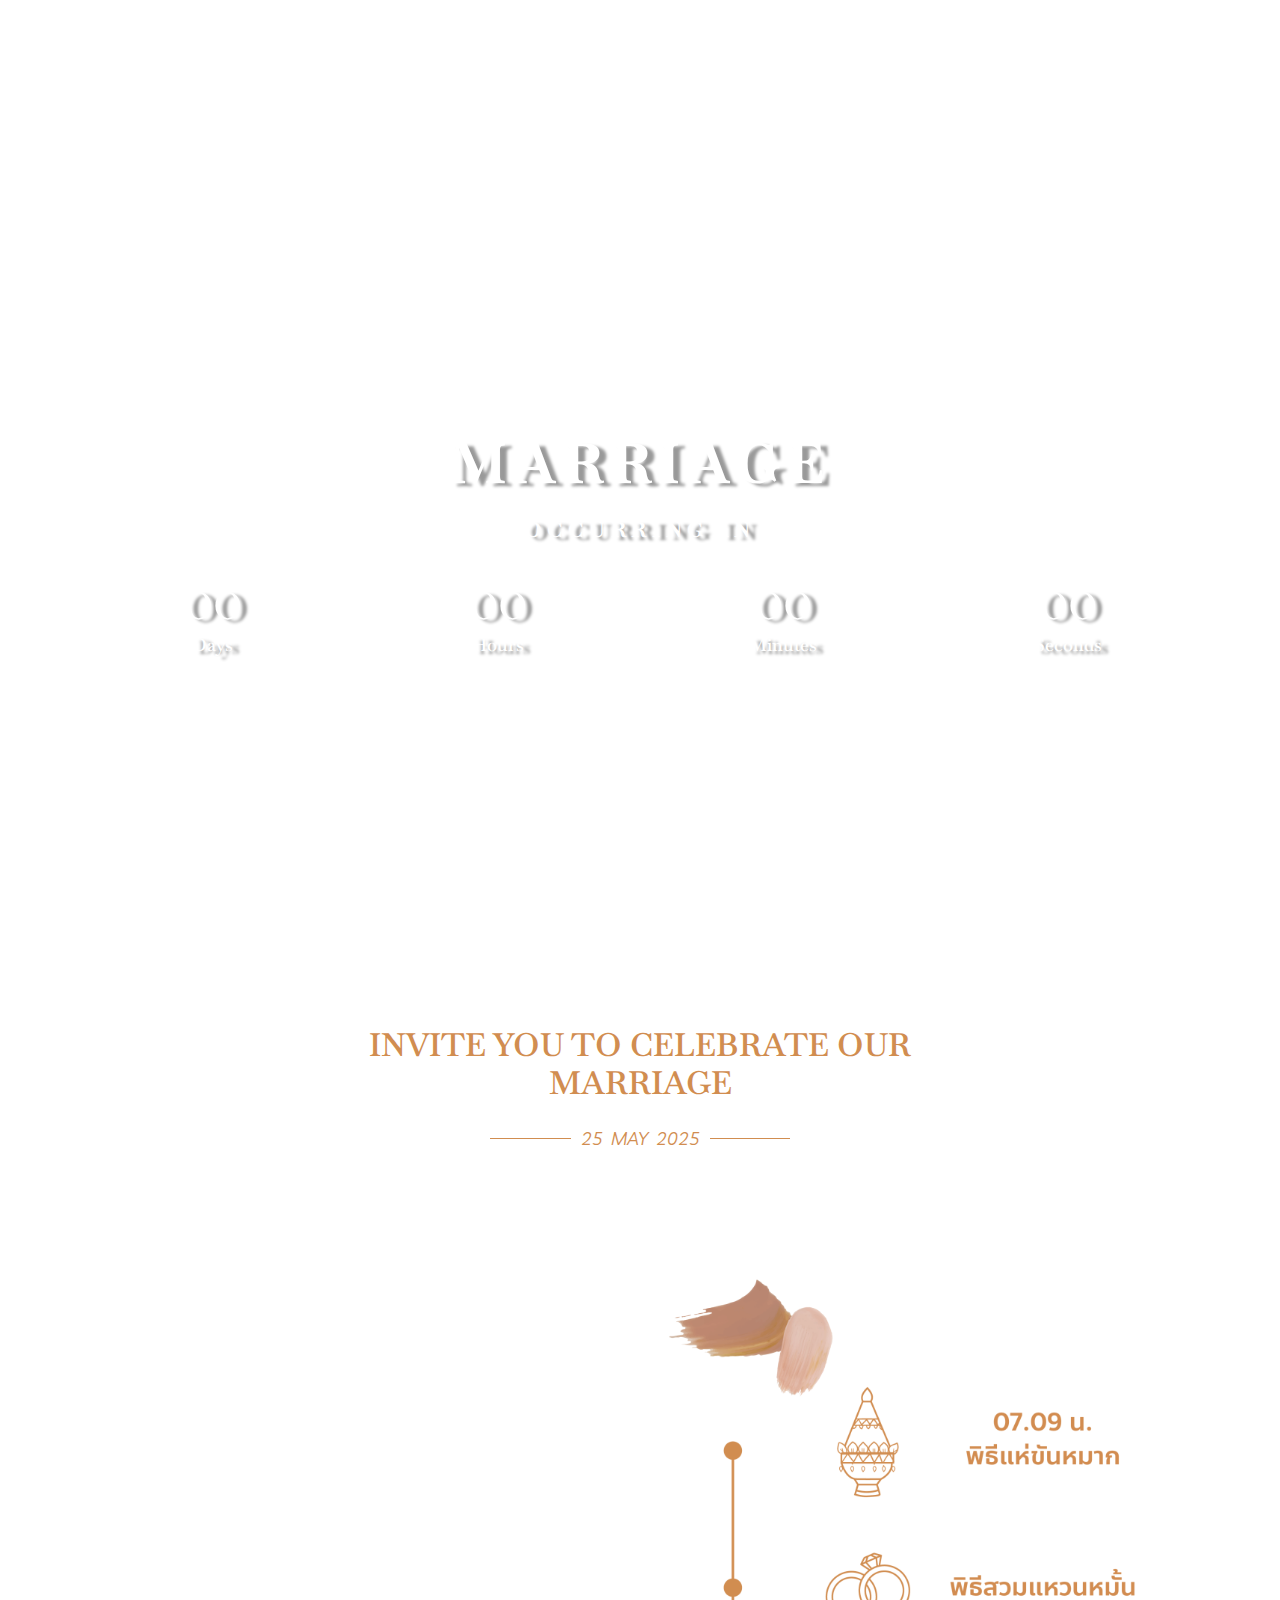
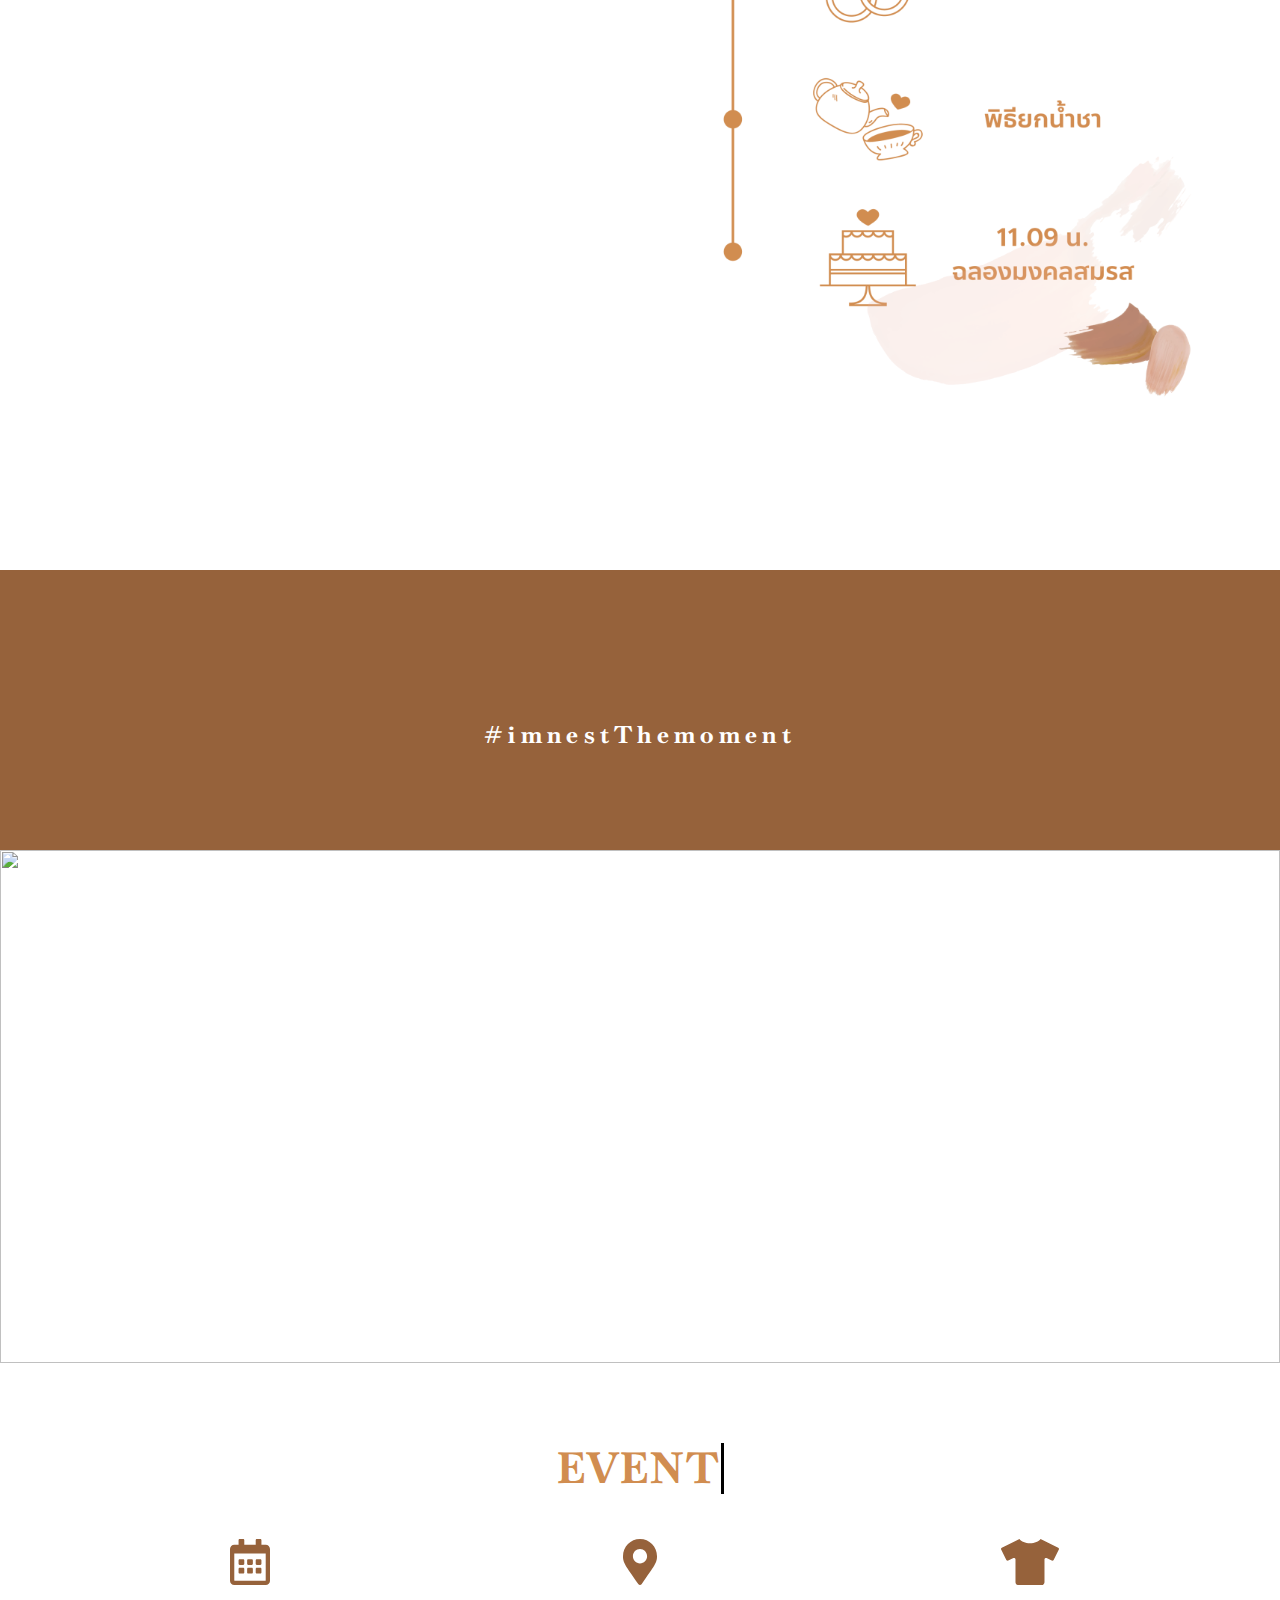
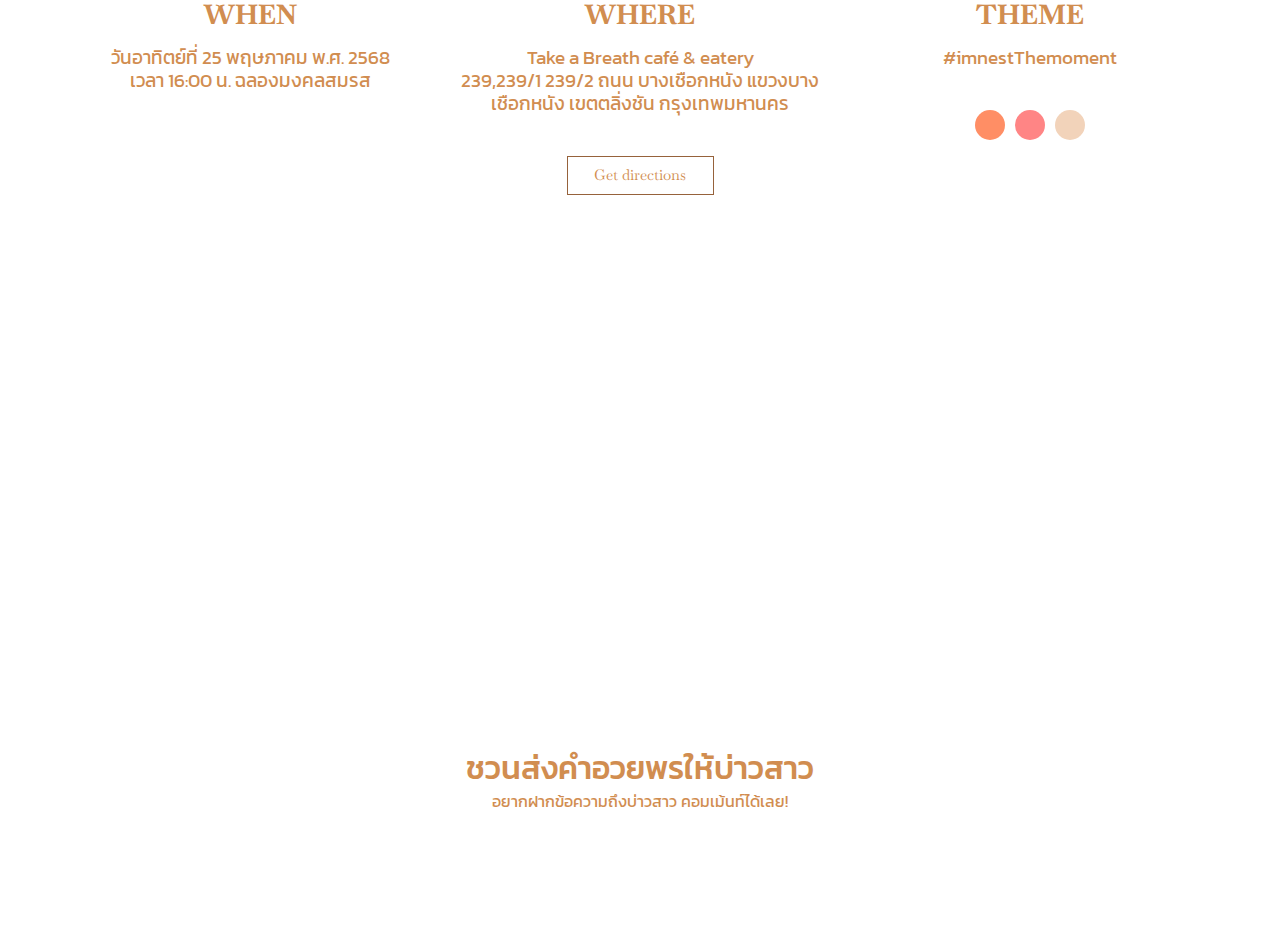
==== index.html @ 9323ca7b "hh" ====
<!DOCTYPE html>
<html lang="en">

<head>
  <meta charset="UTF-8">
  <meta name="viewport" content="width=device-width, initial-scale=1, shrink-to-fit=no" />
  <!-- Favicon -->
  <link rel="icon" type="image/x-icon" href="./assets/images/heart.svg">
  <title>PRACH & JANE</title>

  <!-- Open Graph Meta Tags -->
  <meta property="og:title" content="Wedding - Prach & Jane">
  <meta property="og:description" content="Join us in celebrating our wedding on May 25, 2025!">
  <meta property="og:image" content="https://mattssru.github.io/wedding-prachjane/assets/images/slide_1.jpg">
  <meta property="og:image:width" content="1200">
  <meta property="og:image:height" content="630">
  <meta property="og:url" content="https://mattssru.github.io/wedding-prachjane/">
  <meta property="og:type" content="website">

  <!-- Twitter Card (เผื่อแชร์ไป Twitter ด้วย) -->
  <meta name="twitter:card" content="summary_large_image">
  <meta name="twitter:title" content="Wedding - Prach & Jane">
  <meta name="twitter:description" content="Join us in celebrating our wedding on May 25, 2025!">
  <meta name="twitter:image" content="https://mattssru.github.io/wedding-prachjane/assets/images/slide_1.jpg">


  <link rel="preconnect" href="https://fonts.googleapis.com">
  <link rel="preconnect" href="https://fonts.gstatic.com" crossorigin>
  <link
    href="https://fonts.googleapis.com/css2?family=Baskervville:ital@0;1&family=Kanit:ital,wght@0,100;0,200;0,300;0,400;0,500;0,600;0,700;0,800;0,900;1,100;1,200;1,300;1,400;1,500;1,600;1,700;1,800;1,900&family=Livvic:ital,wght@0,100;0,200;0,300;0,400;0,500;0,600;0,700;0,900;1,100;1,200;1,300;1,400;1,500;1,600;1,700;1,900&display=swap"
    rel="stylesheet">

  <link rel="stylesheet" href="./assets/css/style.css">
  <link rel="stylesheet" href="./assets/css/slick.css" />
</head>

<body>

  <section class="section-banner">
    <div class="container">
      <div class="banner-in">
        <h1>MARRIAGE</h1>
        <h3>OCCURRING IN</h3>
      </div>
      <div class="countdown">
        <ul>
          <li>
            <div class="item-countdown">
              <span class="number-countdown" id="days">00</span>
              <span class="label-countdown">Days</span>
            </div>
          </li>
          <li>
            <div class="item-countdown">
              <span class="number-countdown" id="hours">00</span>
              <span class="label-countdown">Hours</span>
            </div>
          </li>
          <li>
            <div class="item-countdown">
              <span class="number-countdown" id="minutes">00</span>
              <span class="label-countdown">Minutes</span>
            </div>
          </li>
          <li>
            <div class="item-countdown">
              <span class="number-countdown" id="seconds">00</span>
              <span class="label-countdown">Seconds</span>
            </div>
          </li>
        </ul>
      </div>
    </div>
  </section>

  <section class="section-date">
    <div class="container">
      <h2>INVITE YOU TO CELEBRATE OUR MARRIAGE</h2>
      <div class="date">
        <p>
          <span>25 MAY 2025</span>
        </p>
      </div>
    </div>
  </section>

  <section class="section-schedule">
    <div class="container">
      <div class="grid-schedule">
        <div class="img-schedule"><img src="./assets/images/prach_1.jpg" alt=""></div>
        <div class="img-schedule"><img src="./assets/images/img-schedule.webp" alt=""></div>
      </div>
    </div>
  </section>

  <section class="section-gallery">
    <div class="container">
      <div class="slider-gallery">
        <div class="img-gallery"><img src="./assets/images/slide_1.jpg" alt=""></div>
        <div class="img-gallery"><img src="./assets/images/slide_2.jpg" alt=""></div>
        <div class="img-gallery"><img src="./assets/images/slide_3.jpg" alt=""></div>
        <div class="img-gallery"><img src="./assets/images/slide_4.jpg" alt=""></div>
        <div class="img-gallery"><img src="./assets/images/slide_5.jpg" alt=""></div>
        <div class="img-gallery"><img src="./assets/images/slide_6.jpg" alt=""></div>
      </div>
      <h4>#imnestThemoment</h4>
    </div>
  </section>

  <section class="section-banner-gallery">
    <div class="slider-banner-gallery">
      <div class="img-gallery"><img src="./assets/images/slide_banner_1.jpg" alt=""></div>
      <div class="img-gallery"><img src="./assets/images/slide_banner_2.jpg" alt=""></div>
      <div class="img-gallery"><img src="./assets/images/slide_banner_3.jpg" alt=""></div>
      <div class="img-gallery"><img src="./assets/images/slide_banner_4.jpg" alt=""></div>
      <div class="img-gallery"><img src="./assets/images/slide_banner_5.jpg" alt=""></div>
      <div class="img-gallery"><img src="./assets/images/slide_banner_6.jpg" alt=""></div>
      <div class="img-gallery"><img src="./assets/images/slide_banner_7.jpg" alt=""></div>
      <div class="img-gallery"><img src="./assets/images/slide_banner_8.jpg" alt=""></div>
    </div>
  </section>

  <section class="section-when">
    <div class="container">
      <h2 class="typewriter"></h2>
      <div class="grid-when">
        <div class="item-when">
          <img src="./assets/images/icon-calenda.svg" alt="">
          <h3>WHEN</h3>
          <p>วันอาทิตย์ที่ 25 พฤษภาคม พ.ศ. 2568<br />เวลา 16:00 น. ฉลองมงคลสมรส</p>
        </div>
        <div class="item-when">
          <img src="./assets/images/icon-pin.svg" alt="">
          <h3>WHERE</h3>
          <p>Take a Breath café & eatery<br />239,239/1 239/2 ถนน บางเชือกหนัง แขวงบางเชือกหนัง เขตตลิ่งชัน
            กรุงเทพมหานคร</p>
          <a href="https://maps.app.goo.gl/iRe3EwWPXMbZA47z7" target="_blank" class="btn-when">Get directions</a>
        </div>
        <div class="item-when">
          <img src="./assets/images/icon-shirt.svg" alt="">
          <h3>THEME</h3>
          <p>#imnestThemoment</p>
          <div class="theme">
            <span class="green"></span>
            <span class="yellow"></span>
            <span class="black"></span>
          </div>
        </div>
      </div>
    </div>
  </section>

  <section class="section-map">
    <iframe
      src="https://www.google.com/maps/embed?pb=!1m18!1m12!1m3!1d3875.497428727199!2d100.42162677677146!3d13.74884939735842!2m3!1f0!2f0!3f0!3m2!1i1024!2i768!4f13.1!3m3!1m2!1s0x30e297e893d28abd%3A0x3b04163cc3699d94!2sTake%20a%20Breath%20caf%C3%A9%20%26%20eatery!5e0!3m2!1sth!2sth!4v1738594574968!5m2!1sth!2sth"
      style="border:0;" allowfullscreen="" loading="lazy" referrerpolicy="no-referrer-when-downgrade"></iframe>
  </section>

  <section class="section-wish">
    <div class="container">
      <h2>ชวนส่งคำอวยพรให้บ่าวสาว</h2>
      <p>อยากฝากข้อความถึงบ่าวสาว คอมเม้นท์ได้เลย!</p>
    </div>
  </section>

  <script src="./assets/js/jquery.min.js"></script>
  <script src="./assets/js/slick.min.js"></script>

  <script>
    $(document).ready(function () {
      $('.slider-gallery').slick({
        slidesToShow: 3,
        slidesToScroll: 1,
        autoplay: true,
        autoplaySpeed: 3000,
        arrows: false,
        responsive: [{
          breakpoint: 768,
          settings: {
            slidesToShow: 1,
            slidesToScroll: 1
          }
        }]
      });

      $('.slider-banner-gallery').slick({
        slidesToShow: 1,
        slidesToScroll: 1,
        autoplay: true,
        autoplaySpeed: 2000,
        fade: true,
        arrows: false,
      });

      var text = "EVENT ATTRACTIONS";
      var i = 0;
      var forward = true;

      function typeWriter() {
        if (forward) {
          if (i < text.length) {
            $('.typewriter').append(text.charAt(i));
            i++;
            setTimeout(typeWriter, 150);
          } else {
            forward = false;
            setTimeout(typeWriter, 1000);
          }
        } else {
          if (i > 0) {
            $('.typewriter').text(text.substring(0, i - 1));
            i--;
            setTimeout(typeWriter, 150);
          } else {
            forward = true;
            setTimeout(typeWriter, 1000);
          }
        }
      }

      typeWriter();

      function startCountdown() {
        const targetDate = new Date("May 25, 2025 00:00:00").getTime();

        function updateCountdown() {
          const now = new Date().getTime();
          const timeRemaining = targetDate - now;

          if (timeRemaining <= 0) {
            document.getElementById("days").textContent = "00";
            document.getElementById("hours").textContent = "00";
            document.getElementById("minutes").textContent = "00";
            document.getElementById("seconds").textContent = "00";
            clearInterval(interval);
            return;
          }

          const days = Math.floor(timeRemaining / (1000 * 60 * 60 * 24));
          const hours = Math.floor((timeRemaining % (1000 * 60 * 60 * 24)) / (1000 * 60 * 60));
          const minutes = Math.floor((timeRemaining % (1000 * 60 * 60)) / (1000 * 60));
          const seconds = Math.floor((timeRemaining % (1000 * 60)) / 1000);

          document.getElementById("days").textContent = String(days).padStart(2, '0');
          document.getElementById("hours").textContent = String(hours).padStart(2, '0');
          document.getElementById("minutes").textContent = String(minutes).padStart(2, '0');
          document.getElementById("seconds").textContent = String(seconds).padStart(2, '0');
        }

        updateCountdown();
        const interval = setInterval(updateCountdown, 1000);
      }

      // เรียกใช้ Countdown หลังจากโหลด DOM
      startCountdown();
    });
  </script>


</body>

</html>
---- assets/css/style.css ----
:root{
  --font-kanit: "Kanit", sans-serif;
  --font-basker: "Baskervville", serif;
  --font-lavvic: "Livvic", sans-serif;

  --color-primary: #d18d50;
  --color-secondary: #96623b;

  --container: 1140px;
}

body{
  margin: 0;
  font-family: var(--font-basker);
  font-size: 1rem;
  line-height: 1.2;
  font-weight: 400;
  scroll-behavior: smooth;
  -webkit-font-smoothing: antialiased;
  background-color: #fff;
}

p, h1, h2, h3, h4, h5, h6{
  margin: 0;
}

a{
  text-decoration: none !important;
  transition: all .3s ease-in;
}

img{
  max-width: 100%;
  height: auto;
}

.container{
  max-width: var(--container);
  margin-left: auto;
  margin-right: auto;
  padding-left: 15px;
  padding-right: 15px;
}

.section-banner{
  background-image: url(../images/banner.jpg);
  /* background-position: center center; */
  background-position: bottom -75% center;
  background-repeat: no-repeat;
  background-size: cover;
  transition: background .3s, border .3s, border-radius .3s, box-shadow .3s;
  padding: 270px 0 240px;
  @media (min-width: 1025px){
    background-attachment: fixed;
  }
  @media (max-width: 1024px){
    background-image: url(../images/banner.jpg);
    padding: 120px 0 100px;
  }
  @media (max-width: 767px){
    background-image: url(../images/banner.jpg);
    padding: 120px 0 60px;
  }
  .banner-in{
    display: flex;
    flex-direction: column;
    align-items: center;
    justify-content: center;
    color: #fff;
    padding-top: 160px;
    h1{
      font-size: 56px;
      letter-spacing: 7.8px;
      margin-bottom: 20px;
      text-shadow: 7px 3px 3px rgba(0,0,0, 0.40);
      @media (max-width: 1024px){
        font-size: 46px;
      }
      @media (max-width: 767px){
        font-size: 33px;
        line-height: 1em;
      }
    }
    h3{
      font-size: 21px;
      letter-spacing: 5.7px;
      text-shadow: 7px 3px 3px rgba(0,0,0, 0.40);
      @media (max-width: 1024px){
        font-size: 17px;
      }
    }
  }
  .countdown{
    ul{
      list-style: none;
      margin: 0;
      padding: 0;
      display: table;
      table-layout: fixed;
      width: 100%;
      color: #fff;
      li{
        display: table-cell;
        list-style: none;
        margin: 0;
        padding: 0;
        .item-countdown{
          text-align: center;
          margin-right: 15px;
          margin-left: 15px;
          padding: 20px;
          text-shadow: 7px 3px 3px rgba(0,0,0, 0.40);
          .number-countdown{
            font-size: 60px;
            display: block;
          }
          .label-countdown{
            font-size: 18px;
            display: block;
            text-shadow: 7px 3px 3px rgba(0,0,0, 0.40);
            font-weight: 600;
          }
        }
      }
    }
  }
}

.section-date{
  padding: 100px 0;
  @media (max-width: 1024px) {
    padding: 60px 0;
  }
  @media (max-width: 767px){
    padding: 50px 0;
  }
  h2{
    max-width: 650px;
    font-size: 2rem;
    font-weight: 600;
    color: var(--color-primary);
    padding: 10px;
    text-align: center;
    margin: 0 auto 10px;
  }
  .date{
    padding: 5px 0;
    p{
      width: 300px;
      margin: 0 auto;
      display: flex;
      align-items: center;
      position: relative;
      &::before{
        display: block;
        content: "";
        border-block-end: 0;
        flex-grow: 1;
        border-block-start: 1.1px solid var(--color-primary);
      }
      &::after{
        display: block;
        content: "";
        border-block-end: 0;
        flex-grow: 1;
        border-block-start: 1.1px solid var(--color-primary);
      }
      span{
        font-size: 18px;
        font-style: italic;
        word-spacing: 4px;
        color: var(--color-primary);
        font-family: var(--font-lavvic);
        margin: 0 10px;
      }
    }
  }
}

.section-schedule{
  .grid-schedule{
    display: grid;
    grid-template-columns: repeat(2, 1fr);
    gap: 20px;
    margin-bottom: 150px;
    @media (max-width: 767px){
      grid-template-columns: 100%;
    }
    .img-schedule{
      img{
        vertical-align: middle;
      }
    }
  }
}

.section-gallery{
  padding: 100px 0;
  background-color: var(--color-secondary);
  .slider-gallery{
    .slick-list{
      margin: 0 -15px;
      .img-gallery{
        margin: 0 15px;
        @media (max-width: 767px){
          display: flex;
          justify-content: center;
          margin: 0;
        }
        img{
          @media (max-width: 767px){
            height: 470px;
            object-fit: cover;
          }
        }
      }
    }
  }
  h4{
    font-size: 1.5rem;
    color: #fff;
    letter-spacing: 5.3px;
    text-align: center;
    margin-top: 50px;
  }
}

.section-banner-gallery{
  margin-bottom: 80px;
  .slider-banner-gallery{
    .img-gallery{
      position: relative;
      width: 100%;
      padding-top: 5%;
      img{
        position: absolute;
        top: 0;
        left: 0;
        bottom: 0;
        right: 0;
        width: 100%;
        height: 100%;
        object-fit: cover;
      }
    }
  }
}

.section-when{
  text-align: center;
  margin-bottom: 80px;
  .typewriter {
    display: inline-block;
    font-size: 43px;
    color: var(--color-primary);
    overflow: hidden;
    border-right: 3px solid black;
    white-space: nowrap;
    margin: 0 auto;
    letter-spacing: 2px;
    animation: typing 3.5s steps(30, end), blink-caret 0.75s step-end infinite;
    height: 51.59px;
    margin-bottom: 40px;
  }
  @keyframes typing {
    from { width: 0 }
    to { width: 100% }
  }
  @keyframes blink-caret {
      from, to { border-color: transparent }
      50% { border-color: black; }
  }
  .grid-when{
    display: grid;
    grid-template-columns: repeat(3, 1fr);
    gap: 30px;
    @media (max-width: 767px){
      grid-template-columns: 100%;
      gap: 40px;
    }
    .item-when{
      color: var(--color-primary);
      img{
        height: 46px;
        margin-bottom: 10px;
      }
      h3{
        font-size: 1.7rem;
        margin-bottom: 16px;
      }
      p{
        font-size: 19px;
        font-family: var(--font-kanit);
        margin-bottom: 40px;
      }
      .btn-when{
        font-size: 15px;
        border: 1px solid #96623b;
        color: var(--color-primary);
        height: 37px;
        display: inline-flex;
        align-items: center;
        justify-content: center;
        max-width: 145px;
        width: 100%;
        &:hover{
          background-color: var(--color-primary);
          color: #fff;
        }
      }
      .theme{
        display: flex;
        align-items: center;
        justify-content: center;
        gap: 10px;
        span{
          width: 30px;
          height: 30px;
          border-radius: 50%;
          &.green{ background-color: #ff8e65; }
          &.yellow{ background-color: #ff8585; }
          &.black{ background-color: #f2d3ba; }
          /* &.burlywood{ background-color: burlywood; }
          &.gray{ background-color: gray; } */
        }
      }
    }
  }
}

.section-map{
  iframe{
    width: 100%;
    height: 350px;
  }
}

.section-wish{
  padding: 120px 0;
  text-align: center;
  h2{
    font-size: 2rem;
    font-weight: 500;
    font-family: var(--font-kanit);
    color: var(--color-primary);
    margin-bottom: 5px;
  }
  p{
    font-family: var(--font-kanit);
    color: var(--color-primary);
  }
}

@media (min-width: 1025px){
  .section-banner{
    background-attachment: fixed;
  }
}

@media (max-width: 1024px) {

}

@media (max-width: 767px) {
  :root{
    --container: 767px;
  }
}
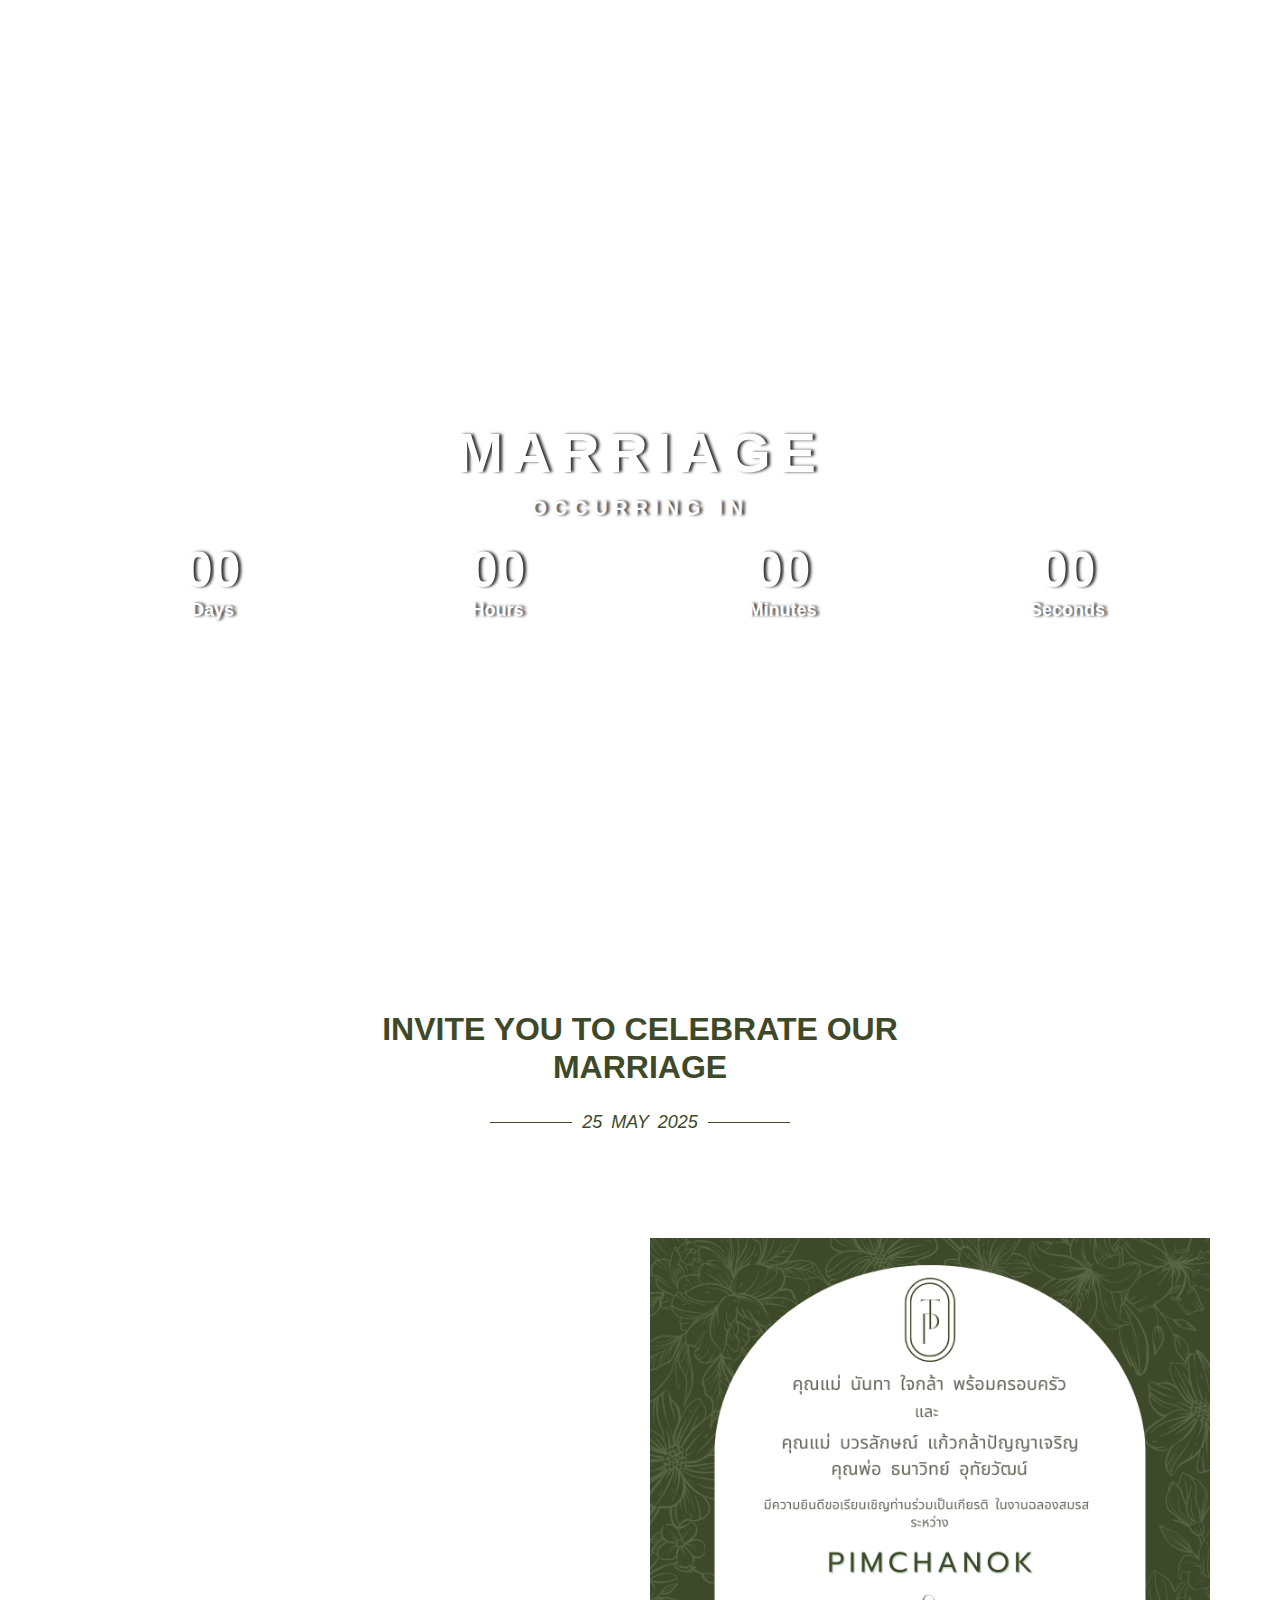
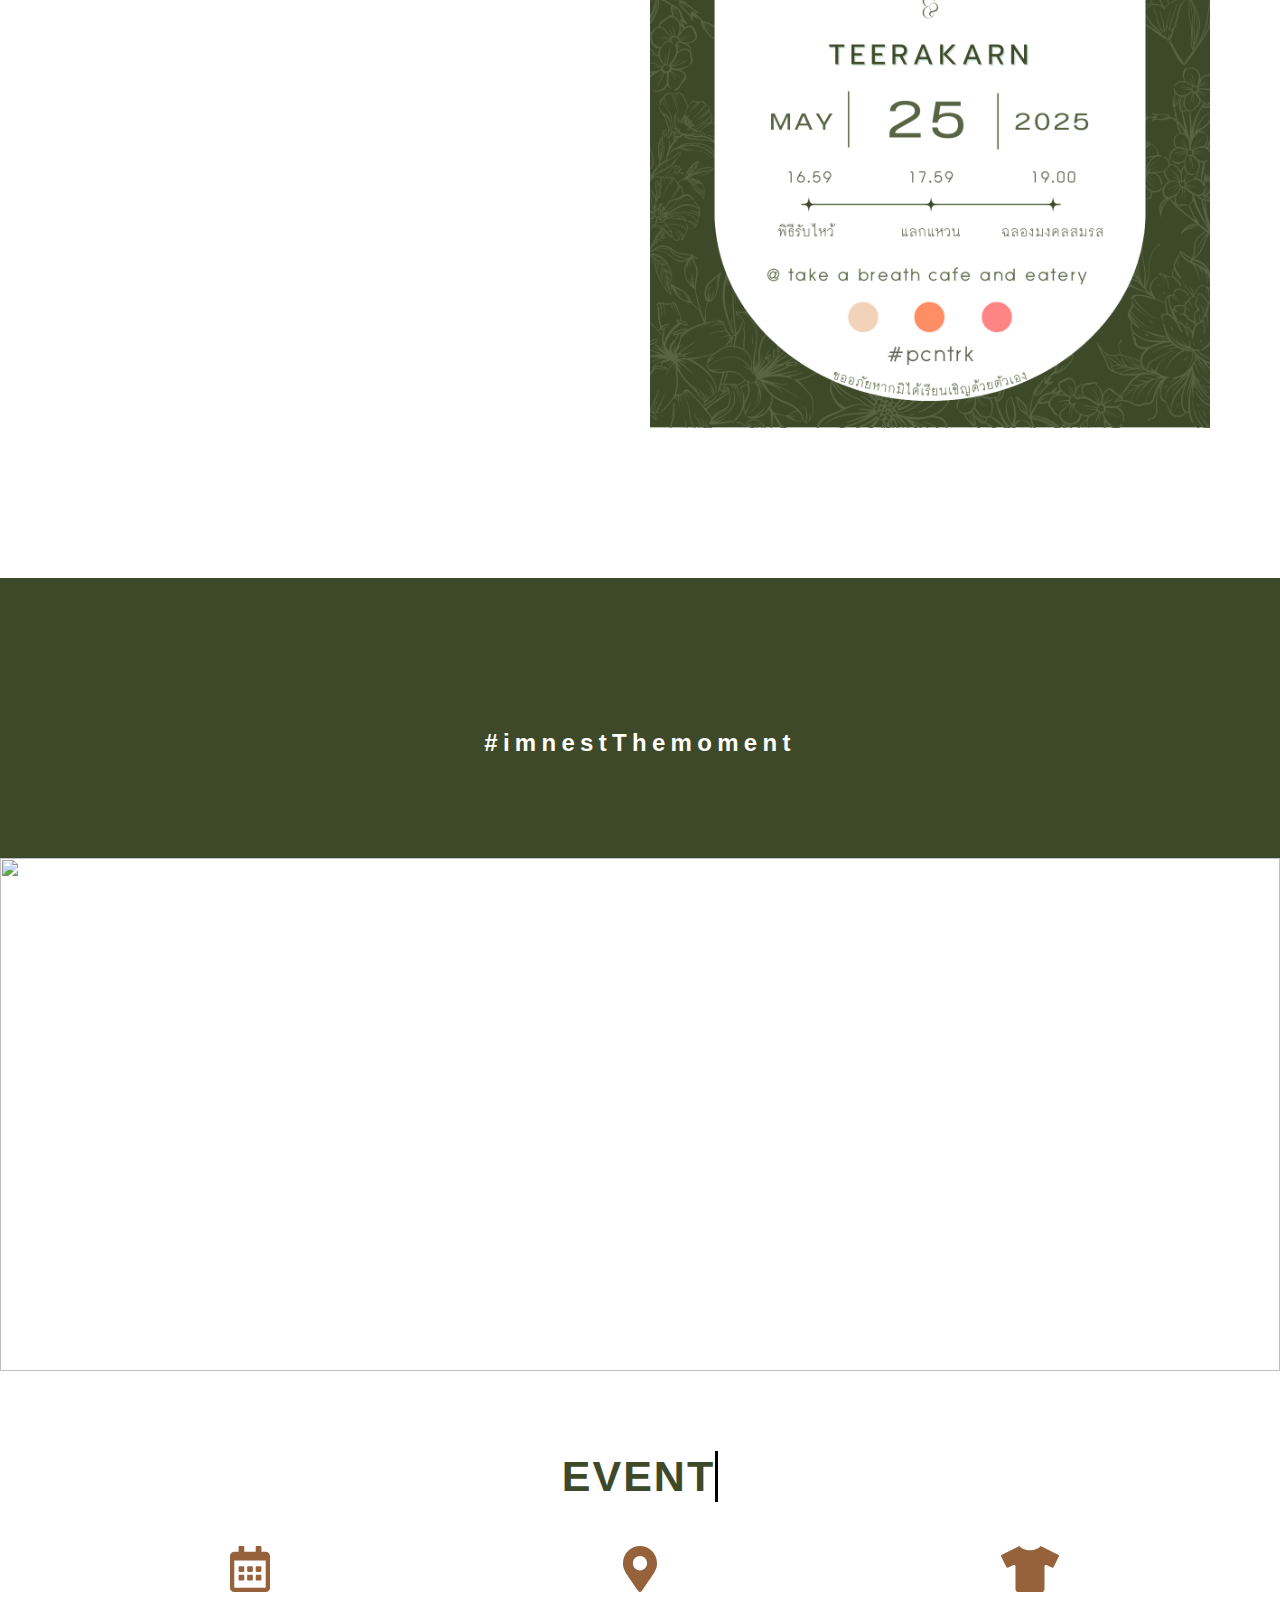
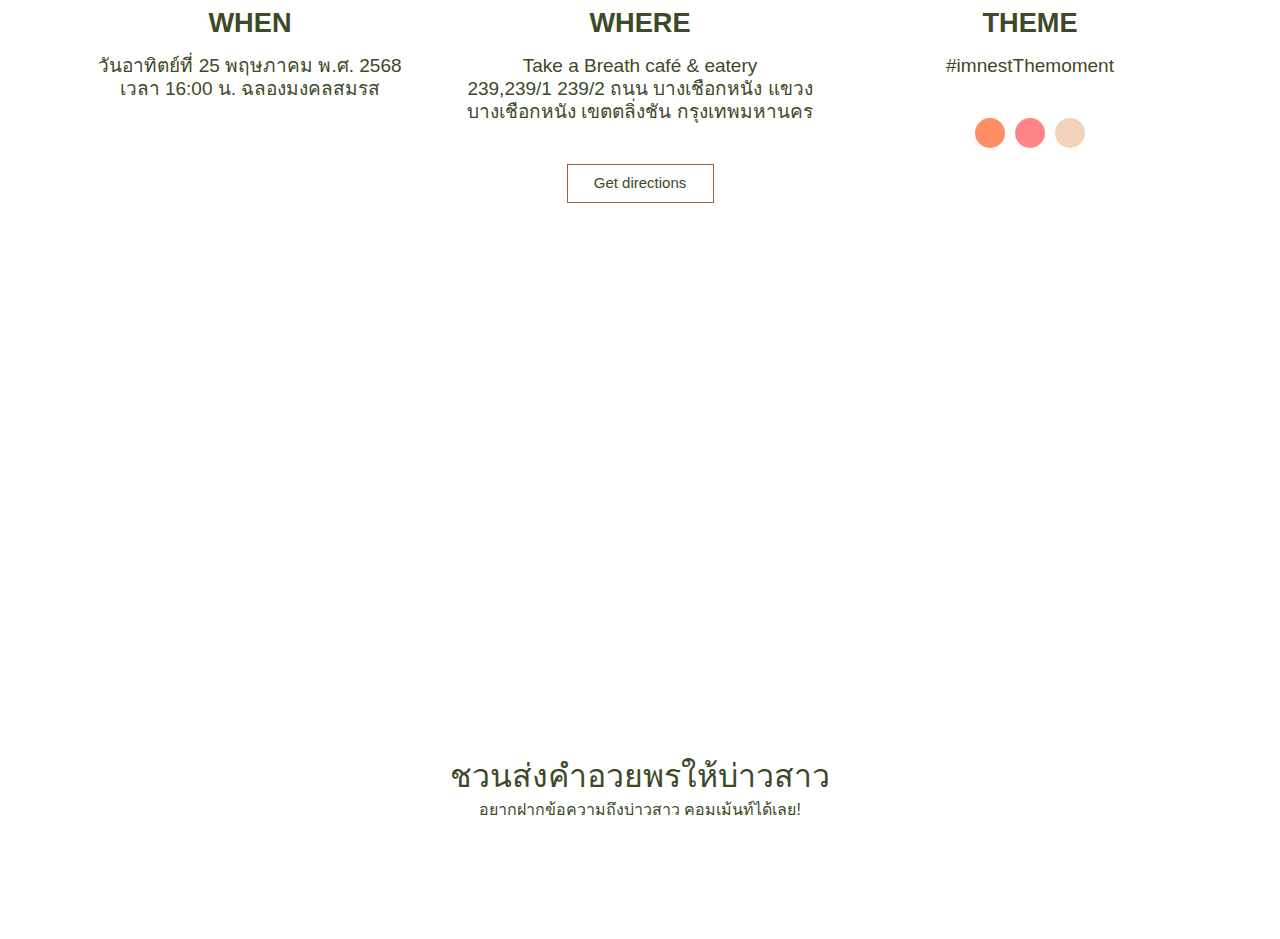
==== commit b84c52ec: "Banner" ====
--- a/index.html
+++ b/index.html
@@ -4,71 +4,86 @@
 <head>
   <meta charset="UTF-8">
   <meta name="viewport" content="width=device-width, initial-scale=1, shrink-to-fit=no" />
+
   <!-- Favicon -->
-  <link rel="icon" type="image/x-icon" href="./assets/images/heart.svg">
+  <link rel="icon" type="image/png" href="https://mattssru.github.io/wedding-prachjane/assets/images/heart.svg">
   <title>PRACH & JANE</title>
 
   <!-- Open Graph Meta Tags -->
+  <meta property="og:image" content="https://mattssru.github.io/wedding-prachjane/assets/images/preview-wedding-1.webp">
+  <meta property="og:image:width" content="1200">
+  <meta property="og:image:height" content="630">
+  <meta property="og:type" content="website">
   <meta property="og:title" content="Wedding - Prach & Jane">
   <meta property="og:description" content="Join us in celebrating our wedding on May 25, 2025!">
-  <meta property="og:image" content="https://mattssru.github.io/wedding-prachjane/assets/images/slide_1.jpg">
-  <meta property="og:image:width" content="1200">
-  <meta property="og:image:height" content="630">
   <meta property="og:url" content="https://mattssru.github.io/wedding-prachjane/">
-  <meta property="og:type" content="website">
 
   <!-- Twitter Card (เผื่อแชร์ไป Twitter ด้วย) -->
   <meta name="twitter:card" content="summary_large_image">
   <meta name="twitter:title" content="Wedding - Prach & Jane">
   <meta name="twitter:description" content="Join us in celebrating our wedding on May 25, 2025!">
-  <meta name="twitter:image" content="https://mattssru.github.io/wedding-prachjane/assets/images/slide_1.jpg">
-
-
-  <link rel="preconnect" href="https://fonts.googleapis.com">
+  <meta name="twitter:image"
+    content="https://mattssru.github.io/wedding-prachjane/assets/images/preview-wedding-1.webp">
+
+  <!-- <link rel="preconnect" href="https://fonts.googleapis.com">
   <link rel="preconnect" href="https://fonts.gstatic.com" crossorigin>
   <link
     href="https://fonts.googleapis.com/css2?family=Baskervville:ital@0;1&family=Kanit:ital,wght@0,100;0,200;0,300;0,400;0,500;0,600;0,700;0,800;0,900;1,100;1,200;1,300;1,400;1,500;1,600;1,700;1,800;1,900&family=Livvic:ital,wght@0,100;0,200;0,300;0,400;0,500;0,600;0,700;0,900;1,100;1,200;1,300;1,400;1,500;1,600;1,700;1,900&display=swap"
-    rel="stylesheet">
-
+    rel="stylesheet"> -->
+  <!-- <link rel="preconnect" href="https://fonts.googleapis.com">
+  <link rel="preconnect" href="https://fonts.gstatic.com" crossorigin>
+  <link
+    href="https://fonts.googleapis.com/css2?family=Poppins:ital,wght@0,100;0,200;0,300;0,400;0,500;0,600;0,700;0,800;0,900;1,100;1,200;1,300;1,400;1,500;1,600;1,700;1,800;1,900&display=swap"
+    rel="stylesheet"> -->
+
+  <link rel="preconnect" href="https://fonts.googleapis.com">
+  <link rel="preconnect" href="https://fonts.gstatic.com" crossorigin>
+  <link href="https://fonts.googleapis.com/css2?family=Elsie+Swash+Caps:wght@400;900&display=swap" rel="stylesheet">
+
+  <!-- <link rel="stylesheet" href="https://mattssru.github.io/wedding-prachjane/assets/css/style.css">
+  <link rel="stylesheet" href="https://mattssru.github.io/wedding-prachjane/assets/css/slick.css" /> -->
   <link rel="stylesheet" href="./assets/css/style.css">
   <link rel="stylesheet" href="./assets/css/slick.css" />
 </head>
 
+
 <body>
 
   <section class="section-banner">
     <div class="container">
-      <div class="banner-in">
-        <h1>MARRIAGE</h1>
-        <h3>OCCURRING IN</h3>
-      </div>
-      <div class="countdown">
-        <ul>
-          <li>
-            <div class="item-countdown">
-              <span class="number-countdown" id="days">00</span>
-              <span class="label-countdown">Days</span>
-            </div>
-          </li>
-          <li>
-            <div class="item-countdown">
-              <span class="number-countdown" id="hours">00</span>
-              <span class="label-countdown">Hours</span>
-            </div>
-          </li>
-          <li>
-            <div class="item-countdown">
-              <span class="number-countdown" id="minutes">00</span>
-              <span class="label-countdown">Minutes</span>
-            </div>
-          </li>
-          <li>
-            <div class="item-countdown">
-              <span class="number-countdown" id="seconds">00</span>
-              <span class="label-countdown">Seconds</span>
-            </div>
-          </li>
-        </ul>
+      <div class="flex-banner">
+        <div class="banner-in">
+          <h1>MARRIAGE</h1>
+          <h3>OCCURRING IN</h3>
+        </div>
+        <div class="countdown">
+          <ul>
+            <li>
+              <div class="item-countdown">
+                <span class="number-countdown" id="days">00</span>
+                <span class="label-countdown">Days</span>
+              </div>
+            </li>
+            <li>
+              <div class="item-countdown">
+                <span class="number-countdown" id="hours">00</span>
+                <span class="label-countdown">Hours</span>
+              </div>
+            </li>
+            <li>
+              <div class="item-countdown">
+                <span class="number-countdown" id="minutes">00</span>
+                <span class="label-countdown">Minutes</span>
+              </div>
+            </li>
+            <li>
+              <div class="item-countdown">
+                <span class="number-countdown" id="seconds">00</span>
+                <span class="label-countdown">Seconds</span>
+              </div>
+            </li>
+          </ul>
+        </div>
       </div>
     </div>
   </section>
@@ -88,7 +103,7 @@
     <div class="container">
       <div class="grid-schedule">
         <div class="img-schedule"><img src="./assets/images/prach_1.jpg" alt=""></div>
-        <div class="img-schedule"><img src="./assets/images/img-schedule.webp" alt=""></div>
+        <div class="img-schedule"><img src="./assets/images/invite.png" alt=""></div>
       </div>
     </div>
   </section>
@@ -171,7 +186,7 @@
       $('.slider-gallery').slick({
         slidesToShow: 3,
         slidesToScroll: 1,
-        autoplay: true,
+        // autoplay: true,
         autoplaySpeed: 3000,
         arrows: false,
         responsive: [{
@@ -186,7 +201,7 @@
       $('.slider-banner-gallery').slick({
         slidesToShow: 1,
         slidesToScroll: 1,
-        autoplay: true,
+        // autoplay: true,
         autoplaySpeed: 2000,
         fade: true,
         arrows: false,
--- a/assets/css/style.css
+++ b/assets/css/style.css
@@ -2,16 +2,17 @@
   --font-kanit: "Kanit", sans-serif;
   --font-basker: "Baskervville", serif;
   --font-lavvic: "Livvic", sans-serif;
-
-  --color-primary: #d18d50;
-  --color-secondary: #96623b;
+  --font-poppins: "Poppins", sans-serif;
+
+  --color-primary: #3d4928;
+  --color-secondary: #3d4928;
 
   --container: 1140px;
 }
 
 body{
   margin: 0;
-  font-family: var(--font-basker);
+  font-family: var(--font-poppins);
   font-size: 1rem;
   line-height: 1.2;
   font-weight: 400;
@@ -44,22 +45,33 @@
 
 .section-banner{
   background-image: url(../images/banner.jpg);
-  /* background-position: center center; */
-  background-position: bottom -75% center;
+  background-position: bottom center;
   background-repeat: no-repeat;
   background-size: cover;
   transition: background .3s, border .3s, border-radius .3s, box-shadow .3s;
-  padding: 270px 0 240px;
+  height: 100vh;
   @media (min-width: 1025px){
     background-attachment: fixed;
   }
   @media (max-width: 1024px){
     background-image: url(../images/banner.jpg);
-    padding: 120px 0 100px;
   }
   @media (max-width: 767px){
     background-image: url(../images/banner.jpg);
-    padding: 120px 0 60px;
+    height: 640px;
+  }
+  .container{
+    height: 100%;
+  }
+  .flex-banner{
+    display: flex;
+    flex-direction: column;
+    align-items: center;
+    justify-content: center;
+    height: 100%;
+    @media (max-width: 767px){
+      justify-content: flex-start;
+    }
   }
   .banner-in{
     display: flex;
@@ -68,25 +80,31 @@
     justify-content: center;
     color: #fff;
     padding-top: 160px;
+    @media (max-width: 767px){
+      padding-top: 75px;
+      margin-bottom: 20px;
+    }
     h1{
       font-size: 56px;
       letter-spacing: 7.8px;
-      margin-bottom: 20px;
-      text-shadow: 7px 3px 3px rgba(0,0,0, 0.40);
+      margin-bottom: 10px;
+      text-shadow: 3px 0px 3px rgb(0 0 0 / 80%);
       @media (max-width: 1024px){
         font-size: 46px;
       }
       @media (max-width: 767px){
-        font-size: 33px;
+        font-size: 40px;
         line-height: 1em;
+        margin-bottom: 10px;
       }
     }
     h3{
-      font-size: 21px;
+      font-size: 20px;
       letter-spacing: 5.7px;
-      text-shadow: 7px 3px 3px rgba(0,0,0, 0.40);
+      text-shadow: 3px 0px 3px rgb(0 0 0 / 80%);
+      font-weight: 600;
       @media (max-width: 1024px){
-        font-size: 17px;
+        font-size: 16px;
       }
     }
   }
@@ -109,16 +127,23 @@
           margin-right: 15px;
           margin-left: 15px;
           padding: 20px;
-          text-shadow: 7px 3px 3px rgba(0,0,0, 0.40);
+          text-shadow: 3px 0px 3px rgb(0 0 0 / 80%);
           .number-countdown{
-            font-size: 60px;
+            font-size: 50px;
             display: block;
+            font-weight: 700;
+            @media (max-width: 767px){
+              font-size: 38px;
+            }
           }
           .label-countdown{
             font-size: 18px;
             display: block;
-            text-shadow: 7px 3px 3px rgba(0,0,0, 0.40);
+            text-shadow: 3px 0px 3px rgb(0 0 0 / 80%);
             font-weight: 600;
+            @media (max-width: 767px){
+              font-size: 14px;
+            }
           }
         }
       }
@@ -170,7 +195,6 @@
         font-style: italic;
         word-spacing: 4px;
         color: var(--color-primary);
-        font-family: var(--font-lavvic);
         margin: 0 10px;
       }
     }
@@ -189,6 +213,7 @@
     .img-schedule{
       img{
         vertical-align: middle;
+        height: 100%;
       }
     }
   }
@@ -261,6 +286,10 @@
     animation: typing 3.5s steps(30, end), blink-caret 0.75s step-end infinite;
     height: 51.59px;
     margin-bottom: 40px;
+    @media (max-width: 767px){
+      font-size: 18px;
+      height: 25px
+    }
   }
   @keyframes typing {
     from { width: 0 }
@@ -290,7 +319,6 @@
       }
       p{
         font-size: 19px;
-        font-family: var(--font-kanit);
         margin-bottom: 40px;
       }
       .btn-when{
@@ -341,12 +369,10 @@
   h2{
     font-size: 2rem;
     font-weight: 500;
-    font-family: var(--font-kanit);
     color: var(--color-primary);
     margin-bottom: 5px;
   }
   p{
-    font-family: var(--font-kanit);
     color: var(--color-primary);
   }
 }
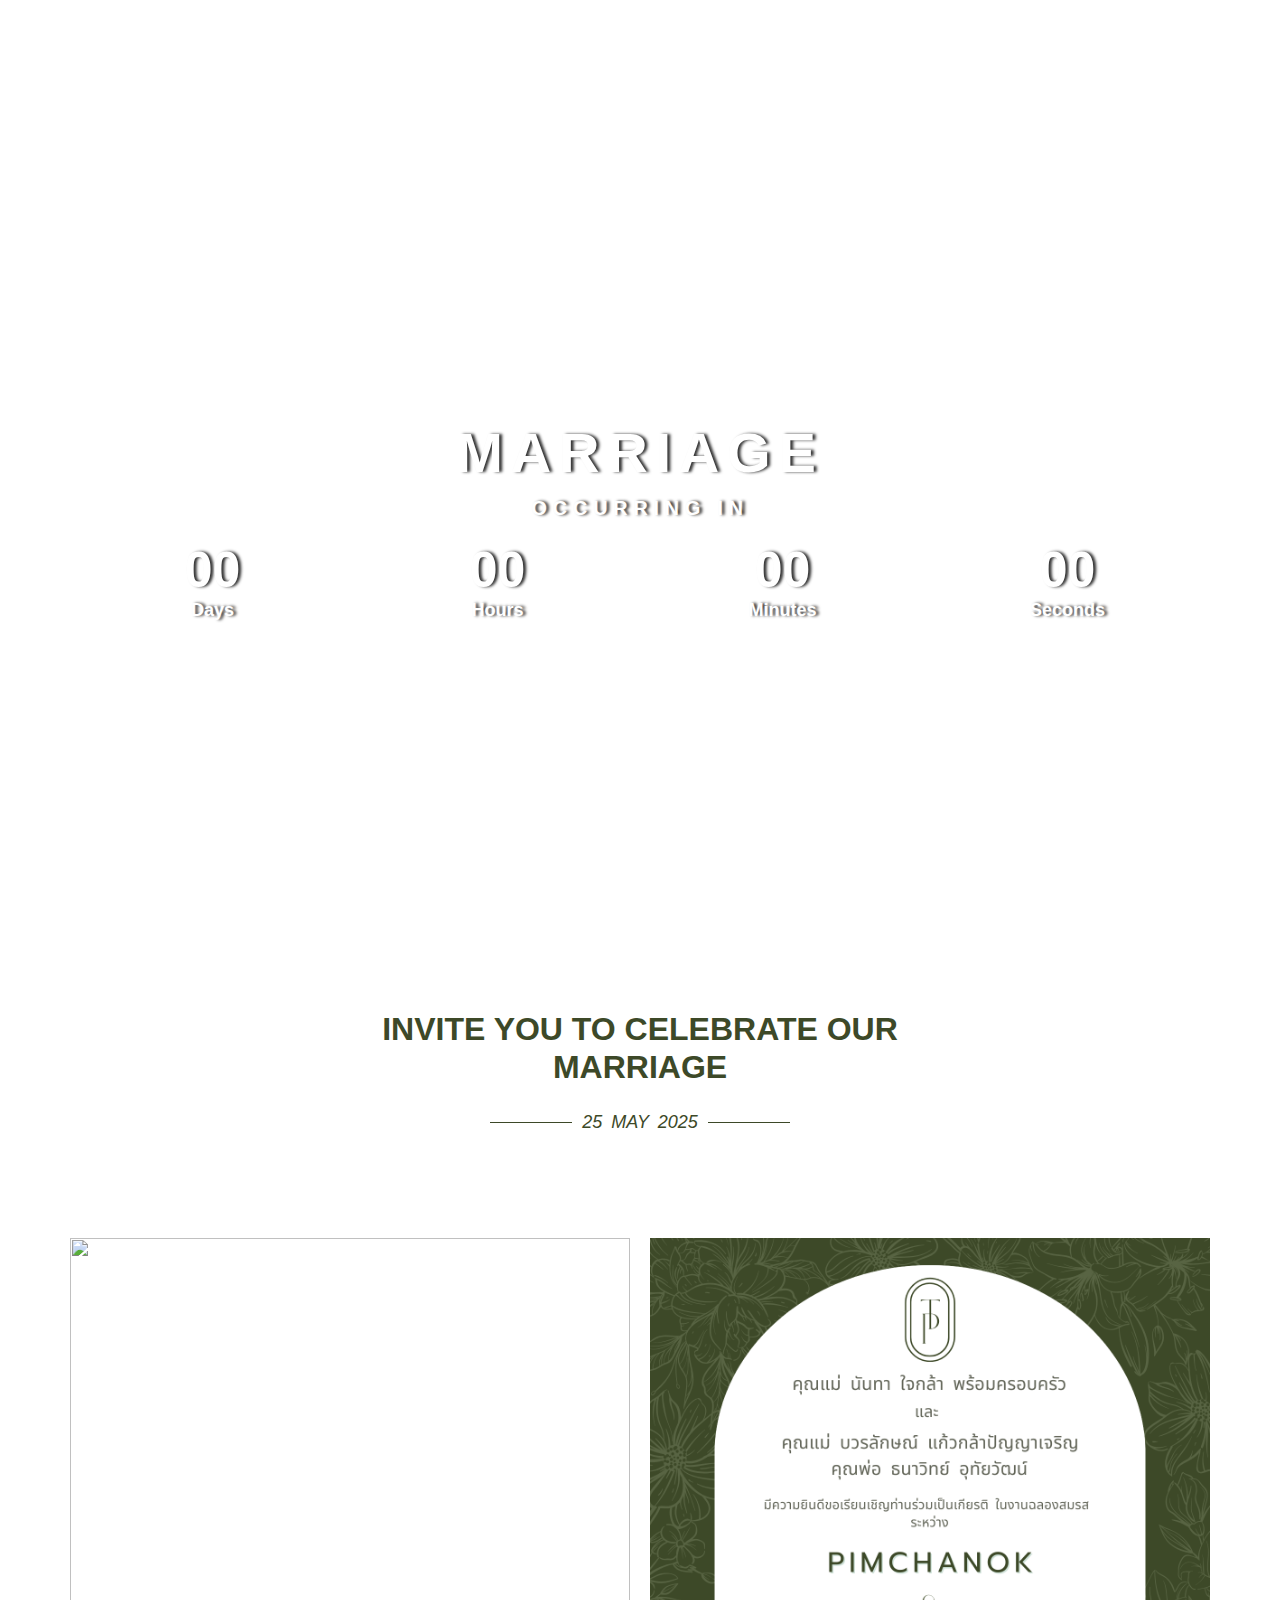
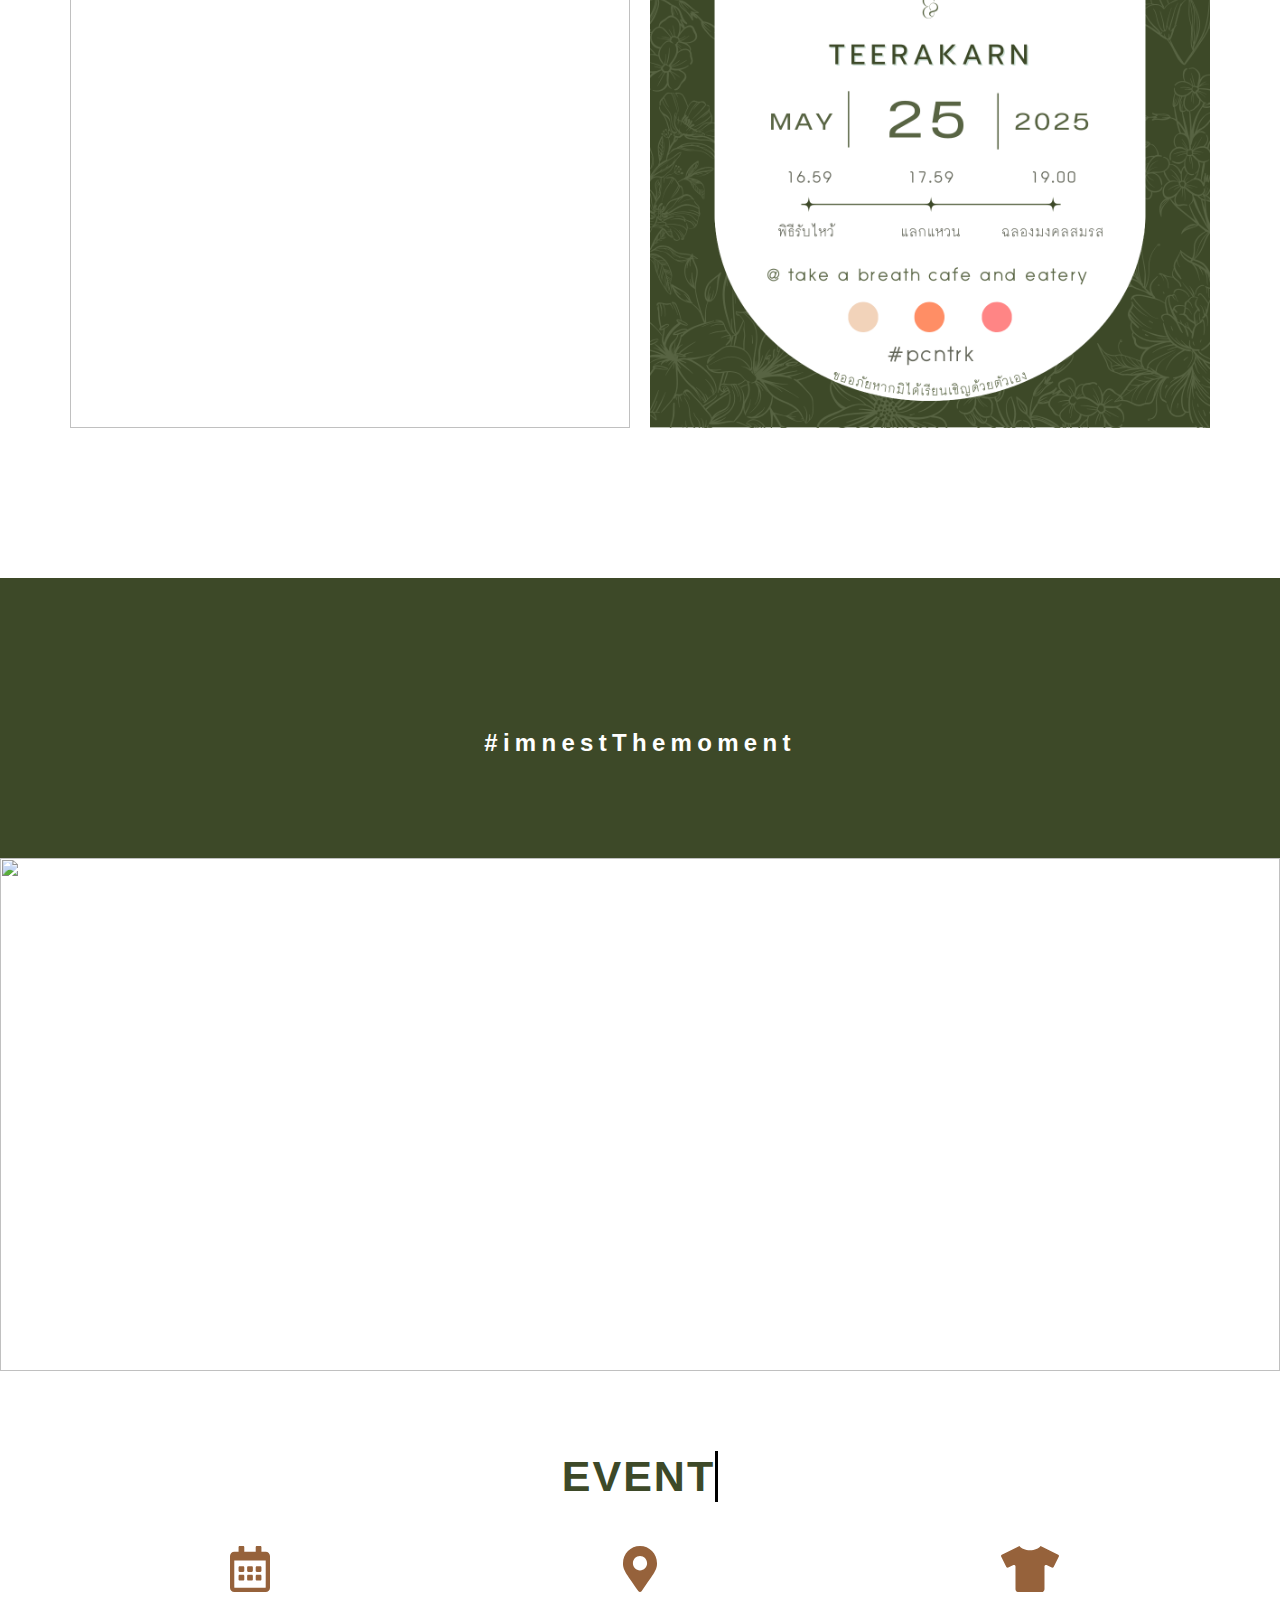
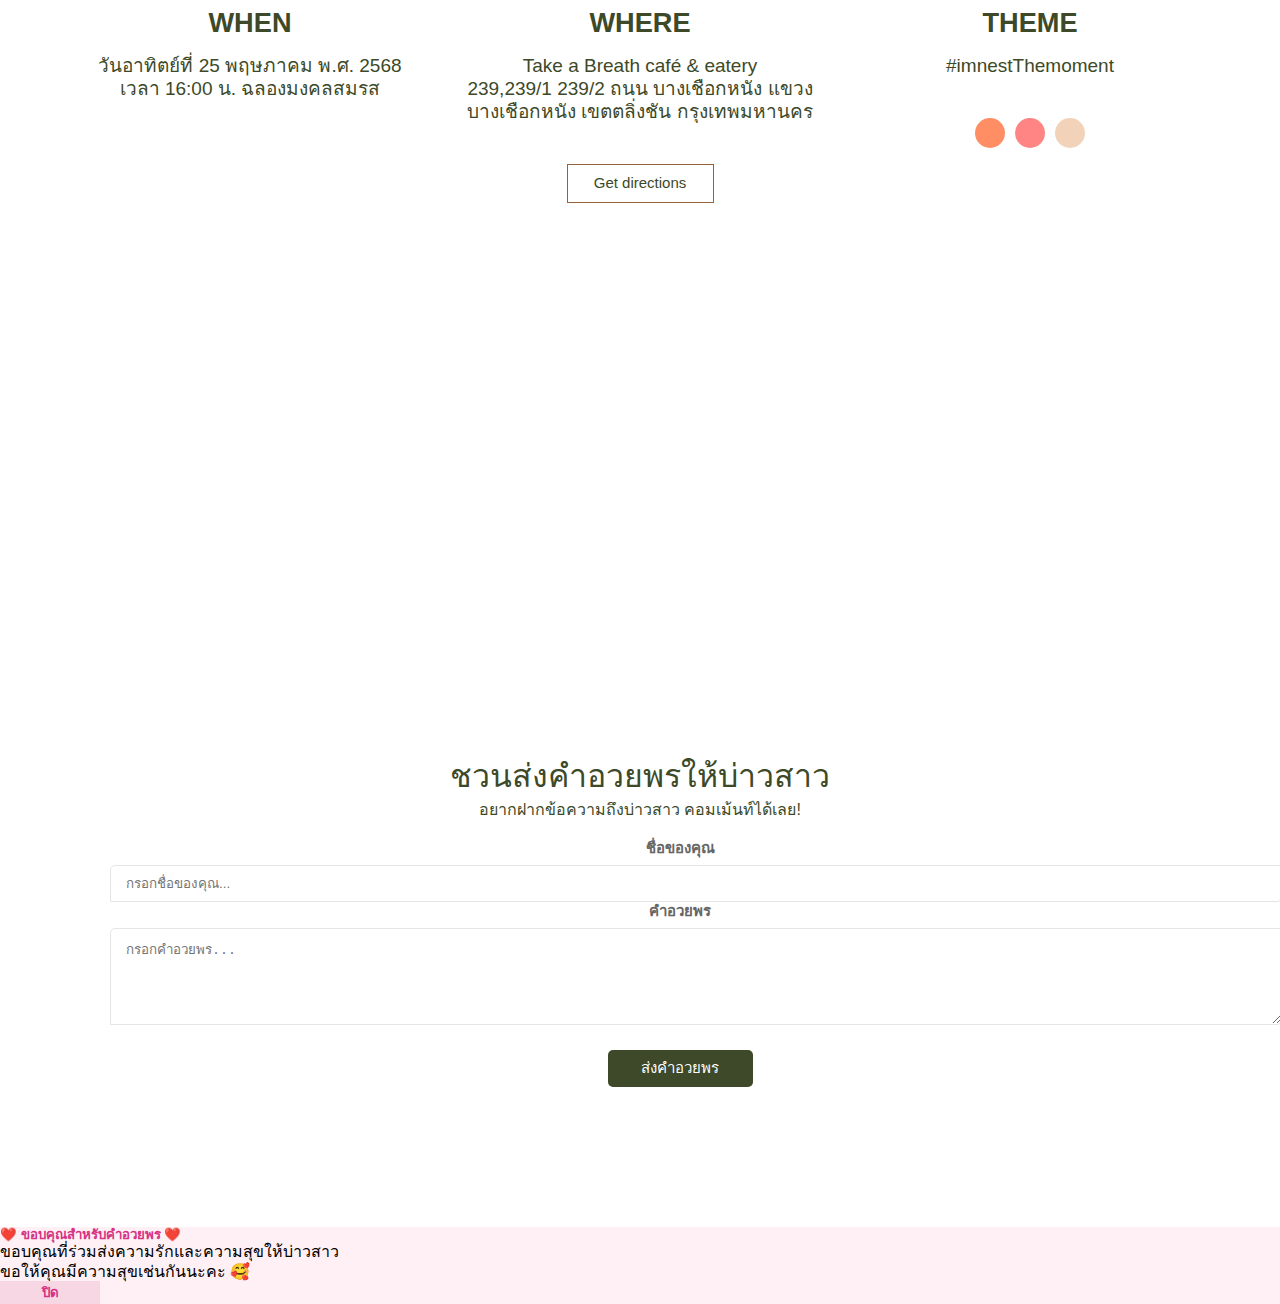
==== commit d47a8711: "Wishes" ====
--- a/index.html
+++ b/index.html
@@ -39,9 +39,13 @@
   <link rel="preconnect" href="https://fonts.googleapis.com">
   <link rel="preconnect" href="https://fonts.gstatic.com" crossorigin>
   <link href="https://fonts.googleapis.com/css2?family=Elsie+Swash+Caps:wght@400;900&display=swap" rel="stylesheet">
+  <!-- <link href="https://fonts.googleapis.com/css2?family=Kanit:wght@300;400;600&display=swap" rel="stylesheet"> -->
+
 
   <!-- <link rel="stylesheet" href="https://mattssru.github.io/wedding-prachjane/assets/css/style.css">
   <link rel="stylesheet" href="https://mattssru.github.io/wedding-prachjane/assets/css/slick.css" /> -->
+  <link href="https://cdn.jsdelivr.net/npm/bootstrap@5.1.3/dist/css/bootstrap.min.css" rel="stylesheet"
+    integrity="sha384-1BmE4kWBq78iYhFldvKuhfTAU6auU8tT94WrHftjDbrCEXSU1oBoqyl2QvZ6jIW3" crossorigin="anonymous">
   <link rel="stylesheet" href="./assets/css/style.css">
   <link rel="stylesheet" href="./assets/css/slick.css" />
 </head>
@@ -174,12 +178,53 @@
   <section class="section-wish">
     <div class="container">
       <h2>ชวนส่งคำอวยพรให้บ่าวสาว</h2>
-      <p>อยากฝากข้อความถึงบ่าวสาว คอมเม้นท์ได้เลย!</p>
-    </div>
-  </section>
-
+      <p class="mb-5">อยากฝากข้อความถึงบ่าวสาว คอมเม้นท์ได้เลย!</p>
+      <form class="form-wish"
+        action="https://script.google.com/macros/s/AKfycby3e5kOeR2fWJ6mHxJ8bwH8bDRjqJtKuhHIO1or7-sC73KUvsho9u0L1eePj6ILXwv9Nw/exec"
+        method="POST">
+        <div class="mb-3 text-start">
+          <label>ชื่อของคุณ</label>
+          <input type="text" name="first_name" id="first_name" class="input-field" placeholder="กรอกชื่อของคุณ..."
+            required>
+        </div>
+        <div class="mb-3 text-start">
+          <label>คำอวยพร</label>
+          <textarea name="wish" id="wish" class="input-field" rows="5" required placeholder="กรอกคำอวยพร..."></textarea>
+        </div>
+        <div class="form-field">
+          <button class="btn-wish" type="button">ส่งคำอวยพร</button>
+        </div>
+      </form>
+    </div>
+  </section>
+  <!-- Modal ขอบคุณ -->
+  <div class="modal fade" id="thankYouModal" tabindex="-1" aria-labelledby="thankYouModalLabel" aria-hidden="true">
+    <div class="modal-dialog modal-dialog-centered">
+      <div class="modal-content p-4 rounded-4 border-0 shadow thankyou-modal">
+        <div class="modal-header border-0 pb-0">
+          <h5 class="modal-title w-100 text-center text-pink" id="thankYouModalLabel">
+            ❤️ ขอบคุณสำหรับคำอวยพร ❤️
+          </h5>
+        </div>
+        <div class="modal-body text-center fs-5 text-secondary">
+          ขอบคุณที่ร่วมส่งความรักและความสุขให้บ่าวสาว <br>
+          ขอให้คุณมีความสุขเช่นกันนะคะ 🥰
+        </div>
+        <div class="modal-footer border-0 justify-content-center pt-0">
+          <button type="button" class="btn btn-pink px-4" data-bs-dismiss="modal"
+            style="width: 100px; font-weight: 600;">ปิด</button>
+        </div>
+      </div>
+    </div>
+  </div>
+
+
+  <script src="https://cdn.jsdelivr.net/npm/bootstrap@5.1.3/dist/js/bootstrap.bundle.min.js"
+    integrity="sha384-ka7Sk0Gln4gmtz2MlQnikT1wXgYsOg+OMhuP+IlRH9sENBO0LRn5q+8nbTov4+1p" crossorigin="anonymous">
+  </script>
   <script src="./assets/js/jquery.min.js"></script>
   <script src="./assets/js/slick.min.js"></script>
+  <script src="./assets/js/wedding.js"></script>
 
   <script>
     $(document).ready(function () {
--- a/assets/css/style.css
+++ b/assets/css/style.css
@@ -214,6 +214,10 @@
       img{
         vertical-align: middle;
         height: 100%;
+        width: 100%;
+        @media (max-width: 499px){
+          max-height: 550px;
+        }
       }
     }
   }
@@ -375,7 +379,118 @@
   p{
     color: var(--color-primary);
   }
-}
+  .form-wish{
+    padding: 20px 40px;
+    position: relative;
+    width: 100%;
+    label{
+      font-weight: 600;
+      font-size: 15px;
+      color: #666;
+      display: block;
+      margin-bottom: 8px;
+    }
+    .input-field{
+      width: 100%;
+      padding: 10px 15px;
+      border: 1px solid #e5e5e5;
+      border-top-left-radius: 5px;
+      border-bottom-right-radius: 5px;
+      outline: none;
+      color: #333;
+    }
+    .input-field:focus{
+      border: 1px solid var(--color-primary);
+    }
+    .btn-wish{
+      font-size: 15px;
+      border: none;
+      border-radius: 5px;
+      height: 37px;
+      display: inline-flex;
+      align-items: center;
+      justify-content: center;
+      max-width: 145px;
+      width: 100%;
+      margin-top: 20px;
+      transition: all .3s ease-in;
+      color: #fff;
+      font-weight: 500;
+      background-color: var(--color-secondary);
+      &:hover{
+        background-color: var(--color-primary);
+        color: #fff;
+      }
+    }
+  }
+}
+
+
+
+.form-wish label{
+  font-weight: 600;
+  font-size: 15px;
+  color: #666;
+  display: block;
+  margin-bottom: 8px;
+}
+
+.form-wish .input-field{
+  width: 100%;
+  padding: 10px 15px;
+  border: 1px solid #e5e5e5;
+  border-top-left-radius: 5px;
+  border-bottom-right-radius: 5px;
+  outline: none;
+  color: #333;
+}
+
+.form-wish .input-field:focus{
+  border: 1px solid var(--color-primary);
+}
+
+
+.option {
+  display: block;
+  position: relative;
+  padding-left: 30px;
+  margin-bottom: 12px;
+  font-size: 0.95rem;
+  font-weight: 900;
+  cursor: pointer;
+  user-select: none
+}
+
+.option input {
+  position: absolute;
+  opacity: 0;
+  cursor: pointer;
+  height: 0;
+  width: 0
+}
+
+/* โทนชมพูอ่อน */
+.text-pink {
+  color: #d63384;
+}
+
+.btn-pink {
+  background-color: #f8d7e4;
+  color: #d63384;
+  border: none;
+  transition: 0.3s;
+}
+
+.btn-pink:hover {
+  background-color: #f0bad2;
+  color: white;
+}
+
+.thankyou-modal {
+  background-color: #fff0f5;
+  font-family: 'Kanit', sans-serif;
+}
+
 
 @media (min-width: 1025px){
   .section-banner{
